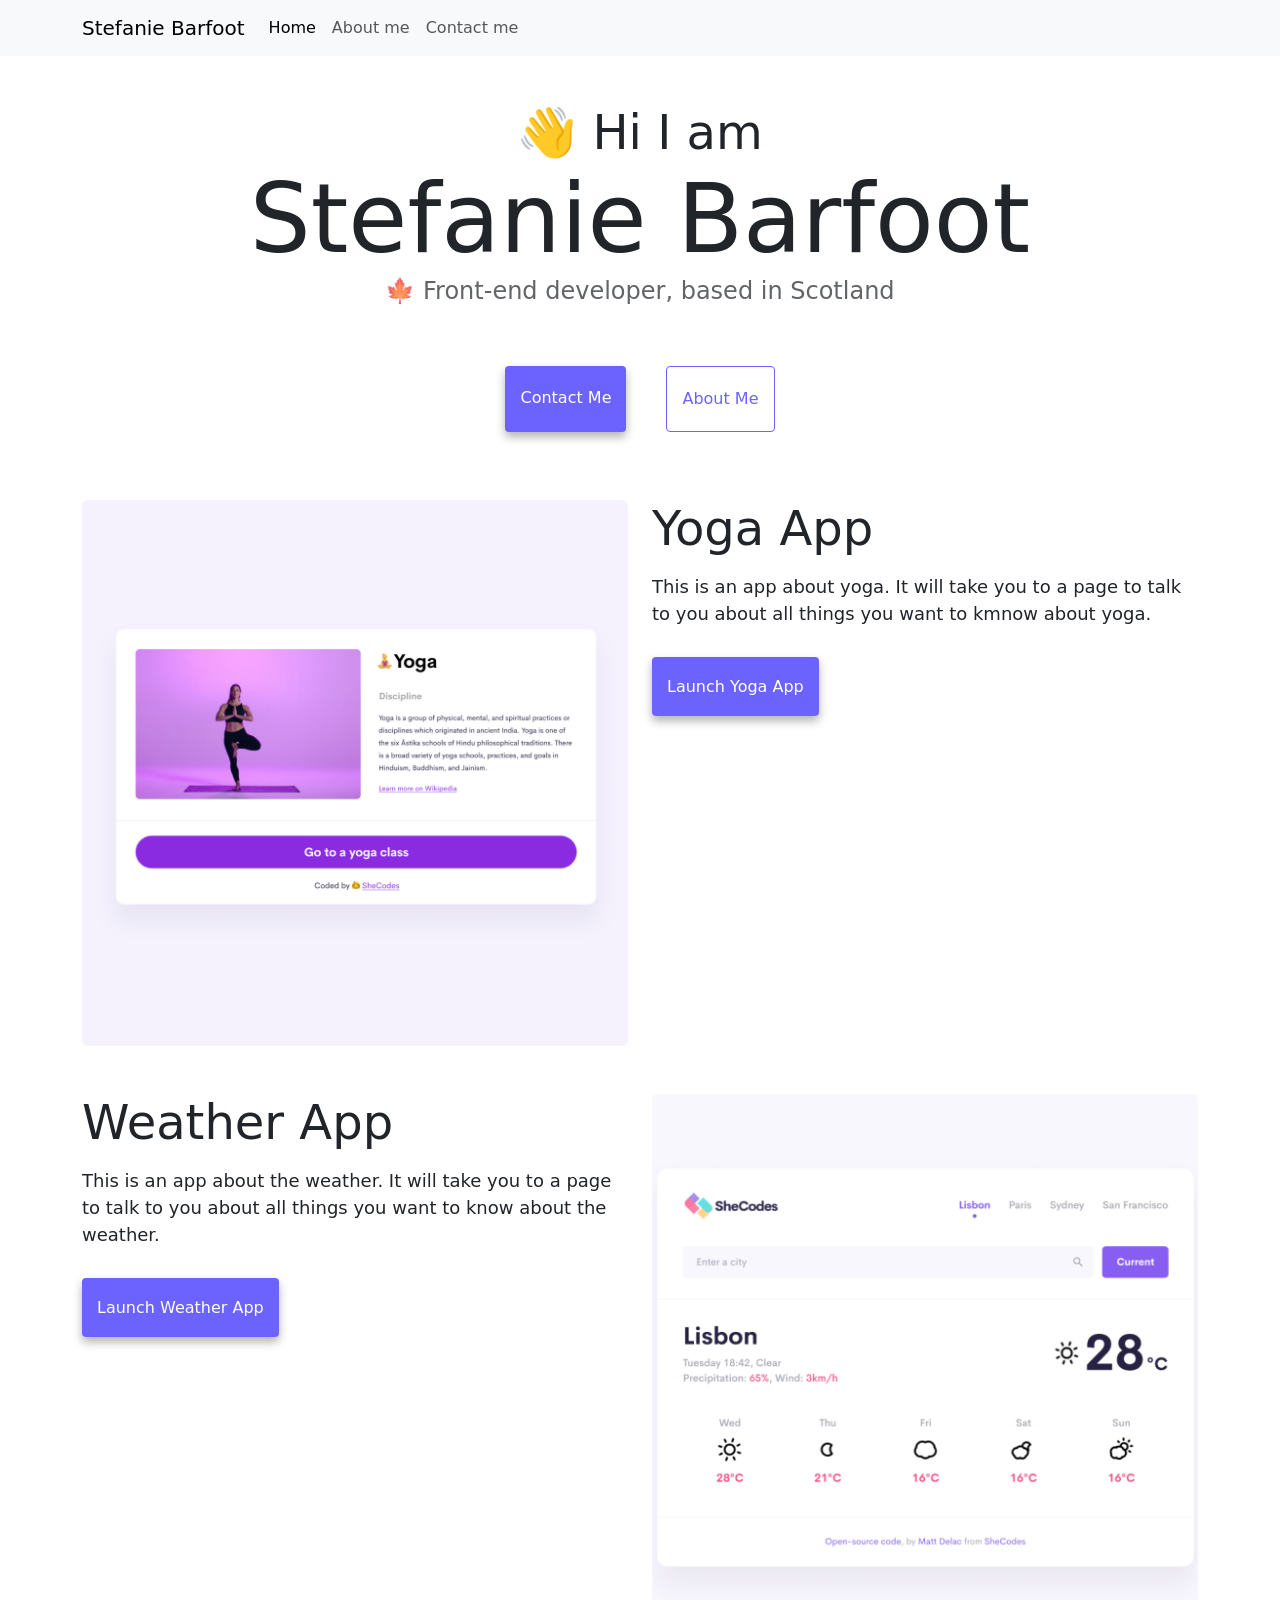
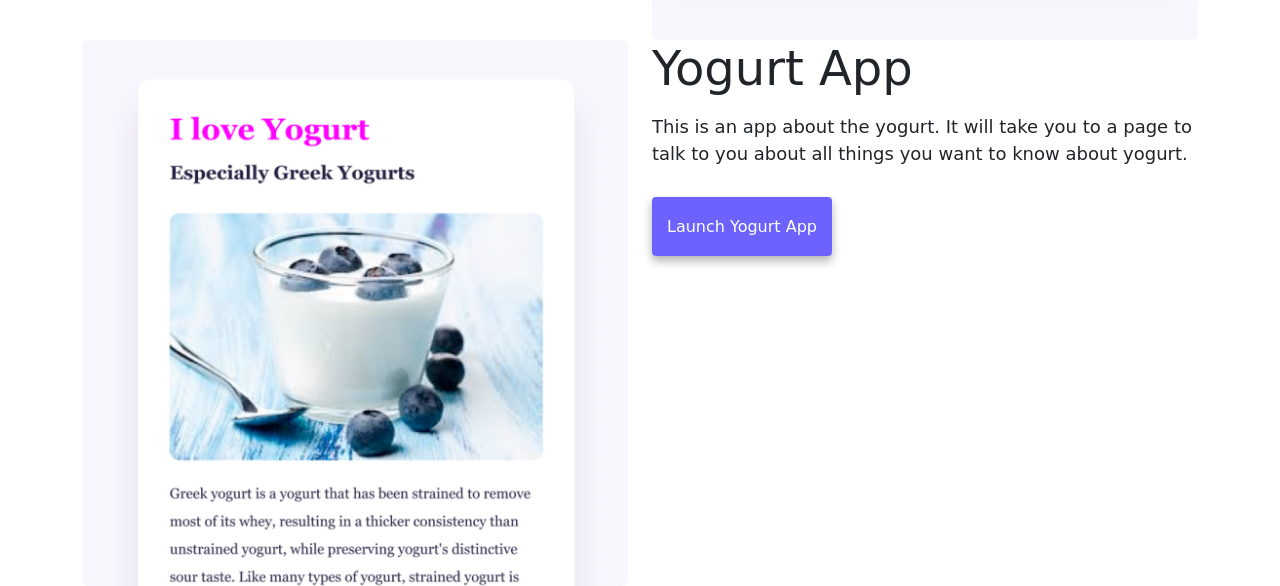
==== index.html @ ee26c42b "uploaded project" ====
<!DOCTYPE html>
<html lang="en">
  <head>
    <meta charset="UTF-8" />
    <meta http-equiv="X-UA-Compatible" content="IE=edge" />
    <meta name="viewport" content="width=device-width, initial-scale=1.0" />
    <link
      href="https://cdn.jsdelivr.net/npm/bootstrap@5.0.0-beta2/dist/css/bootstrap.min.css"
      rel="stylesheet"
      integrity="sha384-BmbxuPwQa2lc/FVzBcNJ7UAyJxM6wuqIj61tLrc4wSX0szH/Ev+nYRRuWlolflfl"
      crossorigin="anonymous"
    />
    <script
      src="https://cdn.jsdelivr.net/npm/bootstrap@5.0.0-beta2/dist/js/bootstrap.bundle.min.js"
      integrity="sha384-b5kHyXgcpbZJO/tY9Ul7kGkf1S0CWuKcCD38l8YkeH8z8QjE0GmW1gYU5S9FOnJ0"
      crossorigin="anonymous"
    ></script>
    <title>Stefanie Barfoot</title>
    <link rel="stylesheet" href="style.css" />
  </head>
  <body>
    <nav class="navbar navbar-expand-lg navbar-light bg-light sticky-top">
      <div class="container">
        <a class="navbar-brand" href="index.html">Stefanie Barfoot</a>
        <button
          class="navbar-toggler"
          type="button"
          data-bs-toggle="collapse"
          data-bs-target="#navbarNav"
          aria-controls="navbarNav"
          aria-expanded="false"
          aria-label="Toggle navigation"
        >
          <span class="navbar-toggler-icon"></span>
        </button>
        <div class="collapse navbar-collapse" id="navbarNav">
          <ul class="navbar-nav">
            <li class="nav-item">
              <a class="nav-link active" aria-current="page" href="index.html"
                >Home</a
              >
            </li>
            <li class="nav-item">
              <a class="nav-link" href="about.html">About me</a>
            </li>
            <li class="nav-item">
              <a class="nav-link" href="about.html#contact">Contact me</a>
            </li>
          </ul>
        </div>
      </div>
    </nav>
    <h2 class="text-center mt-5">👋 Hi I am</h2>
    <h1 class="text-center">Stefanie Barfoot</h1>
    <h3 class="text-center">🍁 Front-end developer, based in Scotland</h3>
    <div class="navigation-links mb-5">
      <a href="about.html#contact" class="primary-link">Contact me</a>
      <a href="about.html" class="secondary-link">About me</a>
    </div>
    <div class="container">
      <div class="row">
        <div class="col-6">
          <img src="images/yoga.png" class="img-fluid rounded" />
        </div>
        <div class="col-6">
          <h2 class="mb-3">Yoga App</h2>
          <p>
            This is an app about yoga. It will take you to a page to talk to you
            about all things you want to kmnow about yoga.
          </p>
          <div class="mt-5">
            <a href="#" class="primary-link">Launch Yoga App</a>
          </div>
        </div>
      </div>
      <div class="row mt-5">
        <div class="col-6">
          <h2 class="mb-3">Weather App</h2>
          <p>
            This is an app about the weather. It will take you to a page to talk
            to you about all things you want to know about the weather.
          </p>

          <div class="mt-5">
            <a href="#" class="primary-link">Launch Weather App</a>
          </div>
        </div>
        <div class="col-6">
          <img src="images/weather.png" class="img-fluid rounded" />
        </div>
      </div>
      <div class="row">
        <div class="col-6">
          <img src="images/yogurt.png" class="img-fluid rounded" />
        </div>
        <div class="col-6">
          <h2 class="mb-3">Yogurt App</h2>
          <p>
            This is an app about the yogurt. It will take you to a page to talk
            to you about all things you want to know about yogurt.
          </p>
          <div class="mt-5">
            <a href="#" class="primary-link">Launch Yogurt App</a>
          </div>
        </div>
      </div>
    </div>
  </body>
</html>
---- style.css ----
:root {
  --primary-color: #6c63ff;
  --secondary-color: #f5f2fe;
  --box-shadow: 0 5px 10px rgba(0, 0, 0, 0.3);
}

h1,
h2,
h3 {
  margin: 0;
}

h1 {
  font-size: 96px;
}

h2 {
  font-size: 48px;
}

h3 {
  font-size: 24px;
  opacity: 0.7;
}

p {
  font-size: 18px;
  line-height: 1.5;
}

.navigation-links {
  display: flex;
  margin-top: 40px;
  justify-content: center;
}

.navigation-links a {
  margin: 20px;
}

.primary-link {
  background: var(--primary-color);
  box-shadow: var(--box-shadow);
  color: white;
  border-radius: 4px;
  padding: 20px 15px;
  text-decoration: none;
  text-transform: capitalize;
}

.secondary-link {
  color: var(--primary-color);
  border: 1px solid var(--primary-color);
  border-radius: 4px;
  padding: 20px 15px;
  text-decoration: none;
  text-transform: capitalize;
}

.homepage-link {
  color: var(--primary-color);
  text-align: center;
  display: block;
}

.about-paragraphs {
  margin: 30px 0;
}

.about-paragraphs p {
  margin: 10px;
}

.email-link {
  display: flex;
  justify-content: center;
  color: var(--primary-color);
  font-size: 28px;
  text-decoration: none;
}

.email-link:hover {
  text-decoration: underline;
}
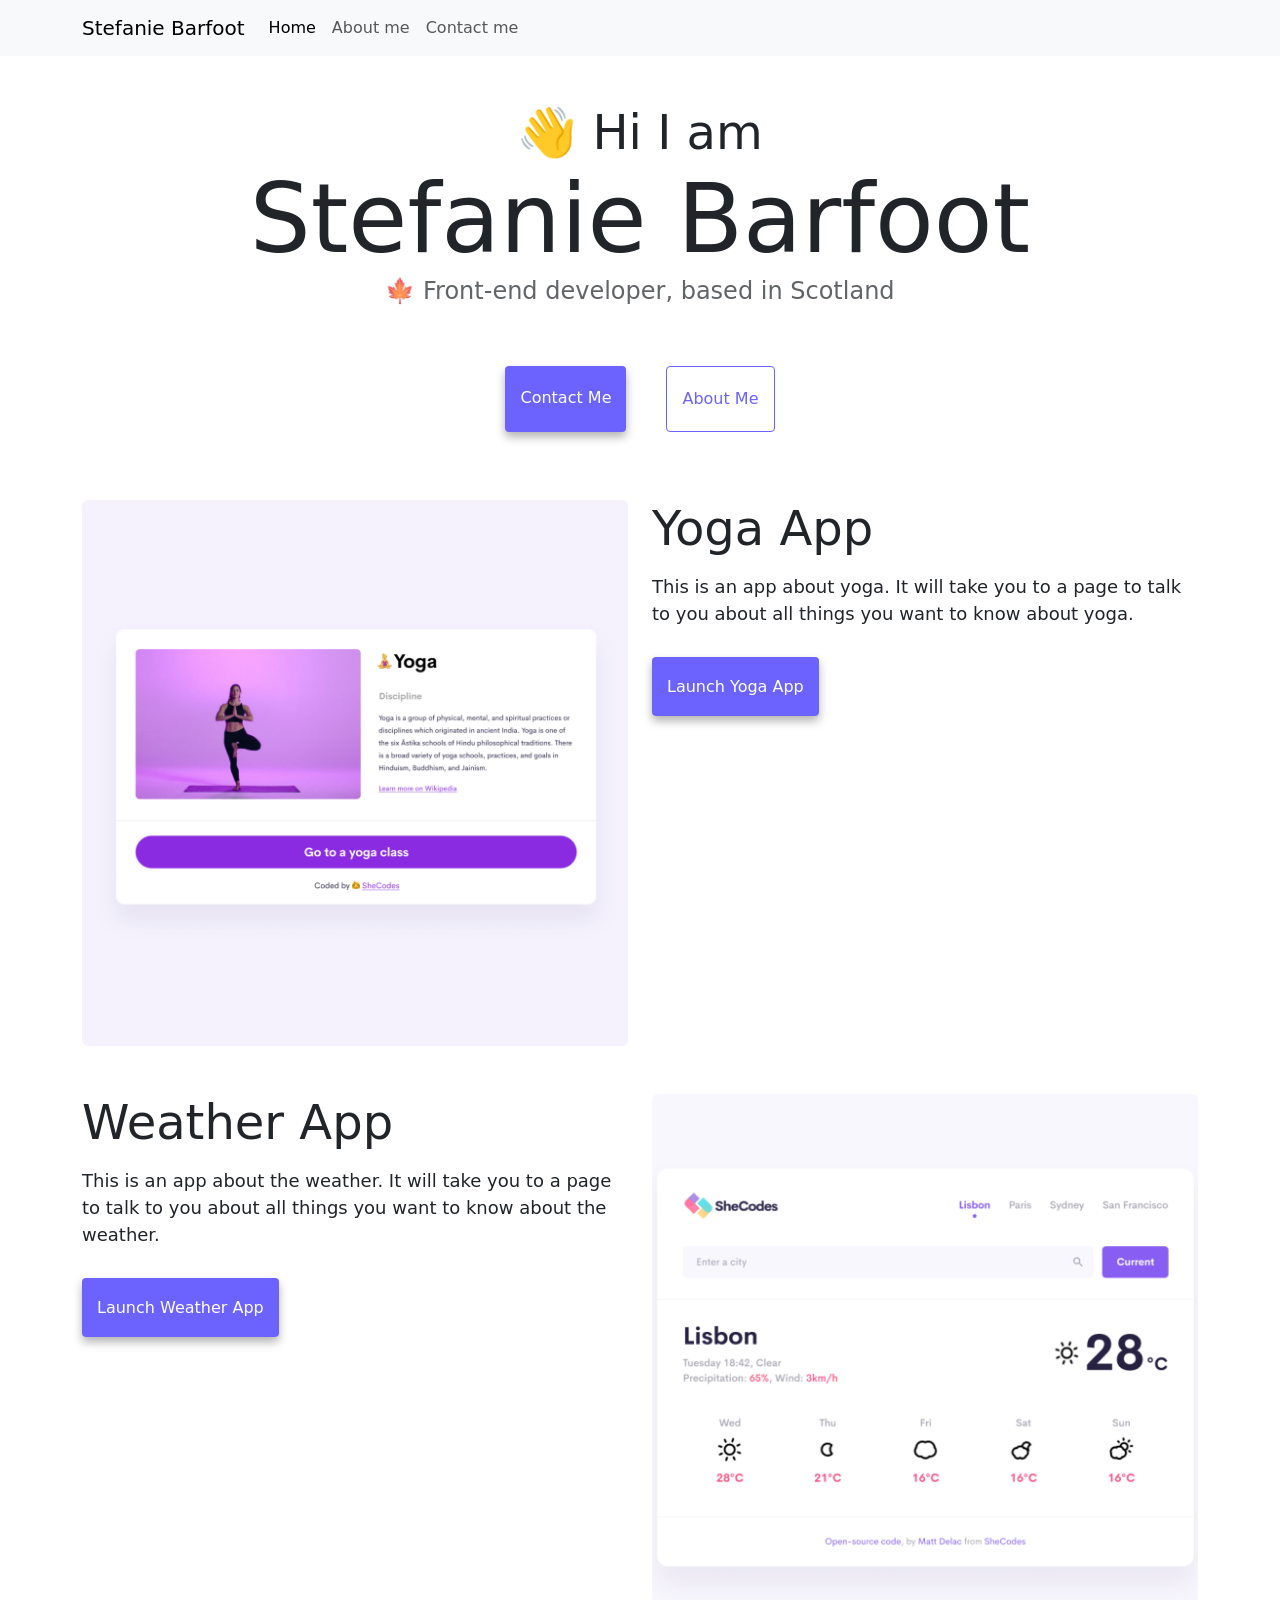
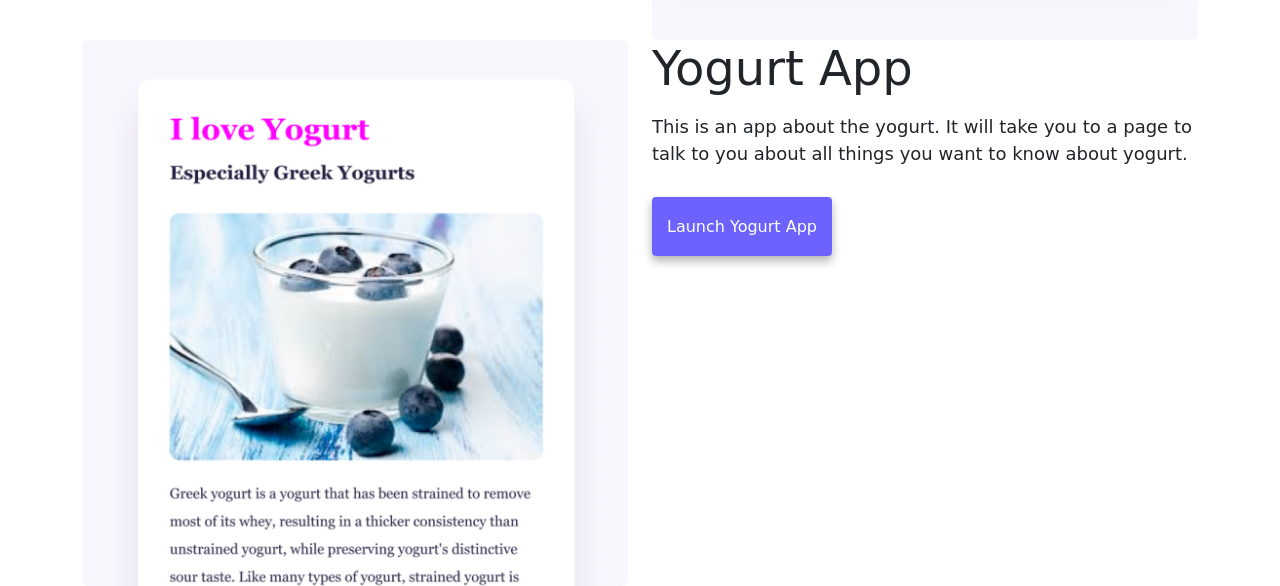
==== commit cd579660: "Made website SEO friendly" ====
--- a/index.html
+++ b/index.html
@@ -1,9 +1,13 @@
-<!DOCTYPE html>
+<!doctype html>
 <html lang="en">
   <head>
     <meta charset="UTF-8" />
     <meta http-equiv="X-UA-Compatible" content="IE=edge" />
     <meta name="viewport" content="width=device-width, initial-scale=1.0" />
+    <meta
+      name="description"
+      content="About Stefanie Barfoot, a front-end developer from Ontario, Canada."
+    />
     <link
       href="https://cdn.jsdelivr.net/npm/bootstrap@5.0.0-beta2/dist/css/bootstrap.min.css"
       rel="stylesheet"
@@ -15,7 +19,7 @@
       integrity="sha384-b5kHyXgcpbZJO/tY9Ul7kGkf1S0CWuKcCD38l8YkeH8z8QjE0GmW1gYU5S9FOnJ0"
       crossorigin="anonymous"
     ></script>
-    <title>Stefanie Barfoot</title>
+    <title>Front-end Developer Stefanie Barfoot</title>
     <link rel="stylesheet" href="style.css" />
   </head>
   <body>
@@ -36,15 +40,29 @@
         <div class="collapse navbar-collapse" id="navbarNav">
           <ul class="navbar-nav">
             <li class="nav-item">
-              <a class="nav-link active" aria-current="page" href="index.html"
+              <a
+                class="nav-link active"
+                aria-current="page"
+                href="index.html"
+                title="Homepage"
                 >Home</a
               >
             </li>
             <li class="nav-item">
-              <a class="nav-link" href="about.html">About me</a>
+              <a
+                class="nav-link"
+                href="about.html"
+                title="About Stefanie Barfoot"
+                >About me</a
+              >
             </li>
             <li class="nav-item">
-              <a class="nav-link" href="about.html#contact">Contact me</a>
+              <a
+                class="nav-link"
+                href="about.html#contact"
+                title="Contact Stefanie Barfoot"
+                >Contact me</a
+              >
             </li>
           </ul>
         </div>
@@ -54,22 +72,31 @@
     <h1 class="text-center">Stefanie Barfoot</h1>
     <h3 class="text-center">🍁 Front-end developer, based in Scotland</h3>
     <div class="navigation-links mb-5">
-      <a href="about.html#contact" class="primary-link">Contact me</a>
-      <a href="about.html" class="secondary-link">About me</a>
+      <a
+        href="about.html#contact"
+        class="primary-link"
+        title="Contact Stefanie Barfoot"
+        >Contact me</a
+      >
+      <a href="about.html" class="secondary-link" title="About Stefanie Barfoot"
+        >About me</a
+      >
     </div>
     <div class="container">
       <div class="row">
         <div class="col-6">
-          <img src="images/yoga.png" class="img-fluid rounded" />
+          <img src="images/yoga.png" alt="Yoga App" class="img-fluid rounded" />
         </div>
         <div class="col-6">
           <h2 class="mb-3">Yoga App</h2>
           <p>
             This is an app about yoga. It will take you to a page to talk to you
-            about all things you want to kmnow about yoga.
+            about all things you want to know about yoga.
           </p>
           <div class="mt-5">
-            <a href="#" class="primary-link">Launch Yoga App</a>
+            <a href="#" alt="Yoga App Button" class="primary-link"
+              >Launch Yoga App</a
+            >
           </div>
         </div>
       </div>
@@ -82,16 +109,26 @@
           </p>
 
           <div class="mt-5">
-            <a href="#" class="primary-link">Launch Weather App</a>
+            <a href="#" alt="Weather App Button" class="primary-link"
+              >Launch Weather App</a
+            >
           </div>
         </div>
         <div class="col-6">
-          <img src="images/weather.png" class="img-fluid rounded" />
+          <img
+            src="images/weather.png"
+            alt="Weather App"
+            class="img-fluid rounded"
+          />
         </div>
       </div>
       <div class="row">
         <div class="col-6">
-          <img src="images/yogurt.png" class="img-fluid rounded" />
+          <img
+            src="images/yogurt.png"
+            alt="Yogurt App"
+            class="img-fluid rounded"
+          />
         </div>
         <div class="col-6">
           <h2 class="mb-3">Yogurt App</h2>
@@ -100,7 +137,9 @@
             to you about all things you want to know about yogurt.
           </p>
           <div class="mt-5">
-            <a href="#" class="primary-link">Launch Yogurt App</a>
+            <a href="#" alt="Yogurt App Button" class="primary-link"
+              >Launch Yogurt App</a
+            >
           </div>
         </div>
       </div>
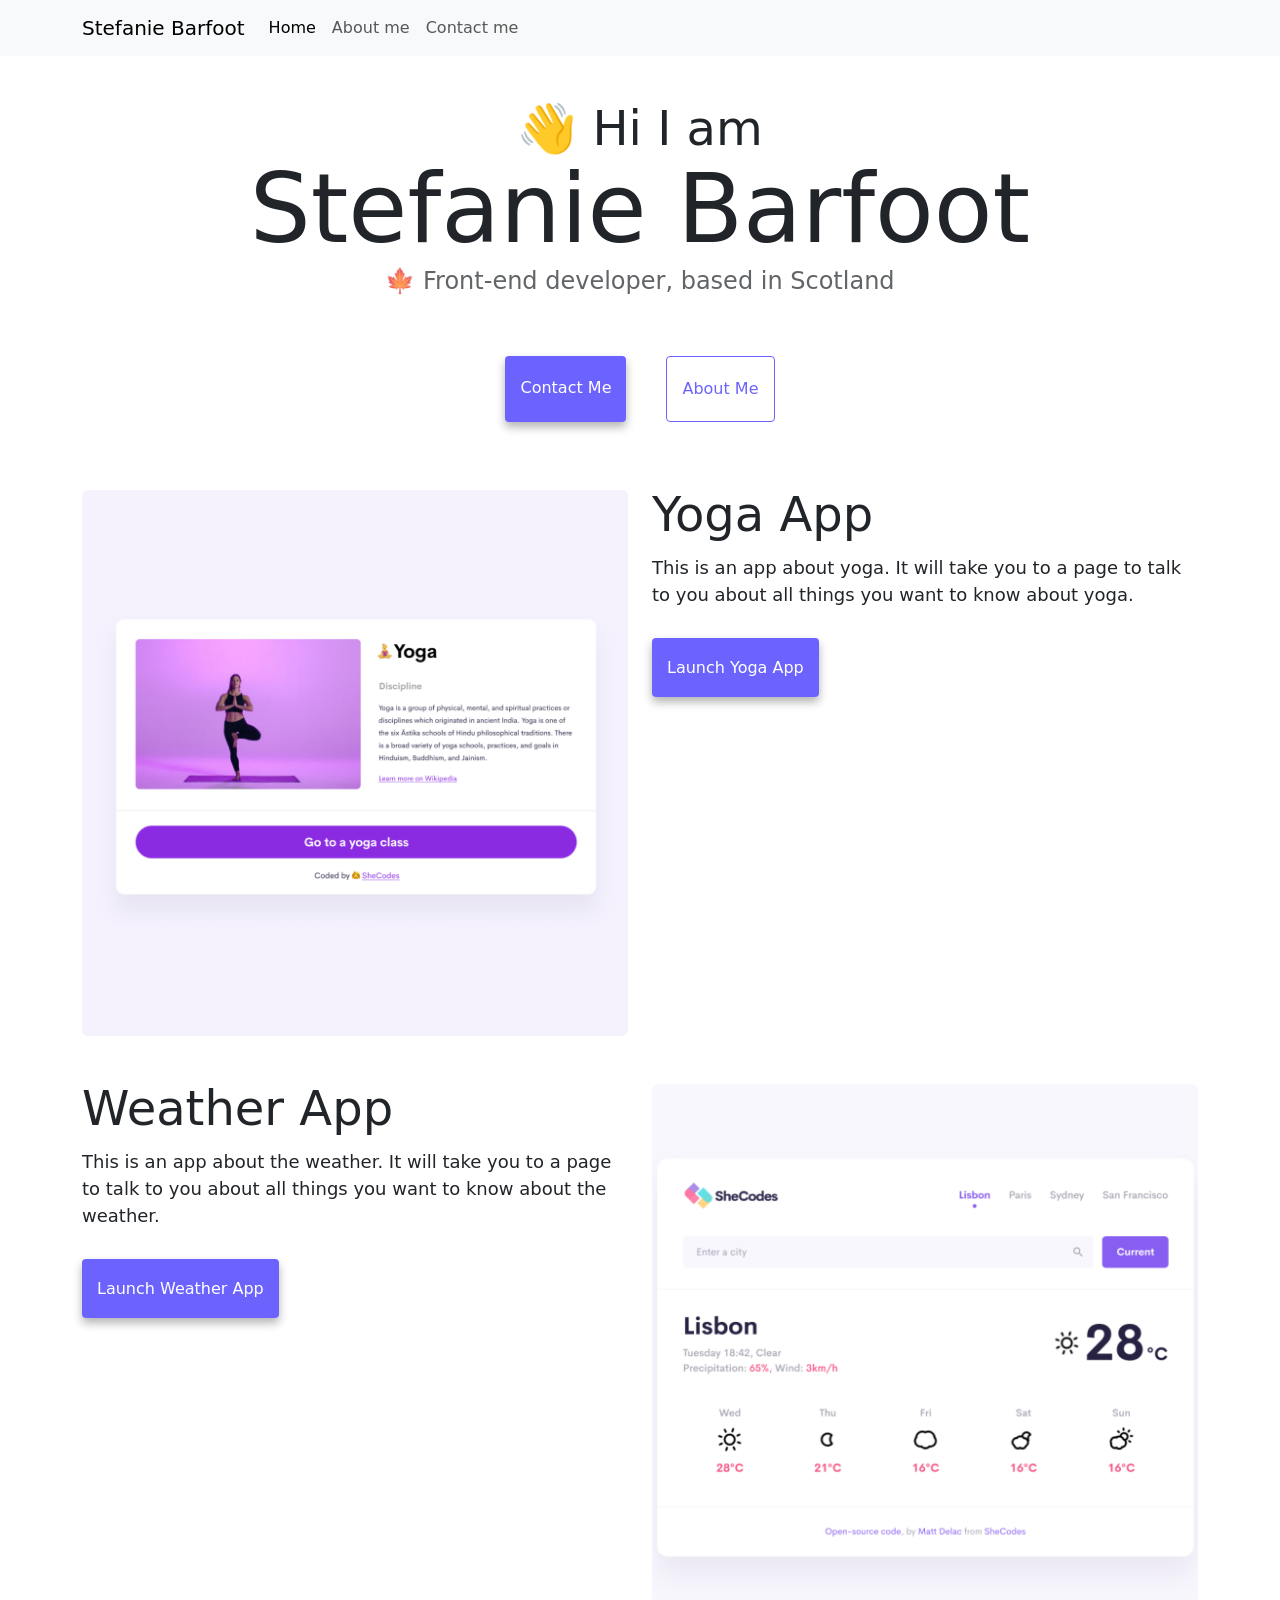
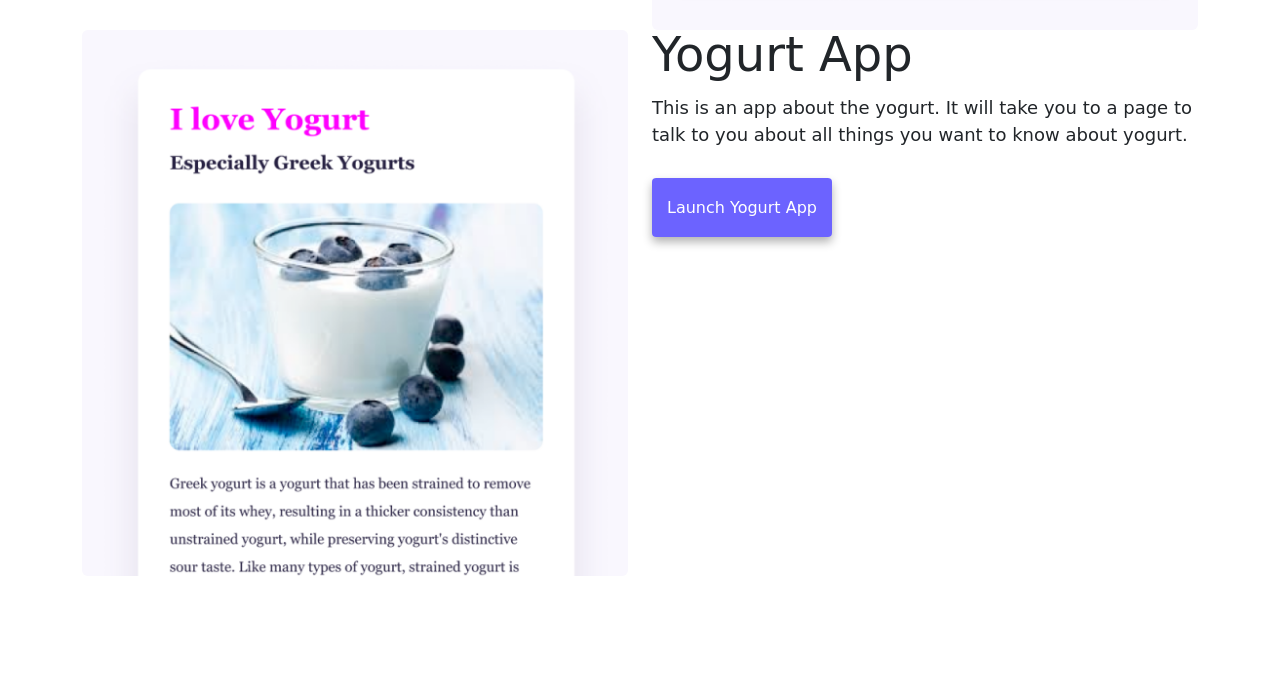
==== commit 2922a0f2: "made website responsive" ====
--- a/index.html
+++ b/index.html
@@ -84,24 +84,28 @@
     </div>
     <div class="container">
       <div class="row">
-        <div class="col-6">
-          <img src="images/yoga.png" alt="Yoga App" class="img-fluid rounded" />
+        <div class="col-sm-6">
+          <img
+            src="images/yoga.png"
+            alt="Yoga App"
+            class="img-fluid rounded d-none d-sm-block"
+          />
         </div>
-        <div class="col-6">
+        <div class="col-sm-6">
           <h2 class="mb-3">Yoga App</h2>
           <p>
             This is an app about yoga. It will take you to a page to talk to you
             about all things you want to know about yoga.
           </p>
           <div class="mt-5">
-            <a href="#" alt="Yoga App Button" class="primary-link"
+            <a href="#" alt="Yoga App Button" class="primary-link project-link"
               >Launch Yoga App</a
             >
           </div>
         </div>
       </div>
       <div class="row mt-5">
-        <div class="col-6">
+        <div class="col-sm-6">
           <h2 class="mb-3">Weather App</h2>
           <p>
             This is an app about the weather. It will take you to a page to talk
@@ -109,35 +113,41 @@
           </p>
 
           <div class="mt-5">
-            <a href="#" alt="Weather App Button" class="primary-link"
+            <a
+              href="#"
+              alt="Weather App Button"
+              class="primary-link project-link"
               >Launch Weather App</a
             >
           </div>
         </div>
-        <div class="col-6">
+        <div class="col-sm-6">
           <img
             src="images/weather.png"
             alt="Weather App"
-            class="img-fluid rounded"
+            class="img-fluid rounded d-none d-sm-block"
           />
         </div>
       </div>
       <div class="row">
-        <div class="col-6">
+        <div class="col-sm-6">
           <img
             src="images/yogurt.png"
             alt="Yogurt App"
-            class="img-fluid rounded"
+            class="img-fluid rounded d-none d-sm-block"
           />
         </div>
-        <div class="col-6">
+        <div class="col-sm-6">
           <h2 class="mb-3">Yogurt App</h2>
           <p>
             This is an app about the yogurt. It will take you to a page to talk
             to you about all things you want to know about yogurt.
           </p>
           <div class="mt-5">
-            <a href="#" alt="Yogurt App Button" class="primary-link"
+            <a
+              href="#"
+              alt="Yogurt App Button"
+              class="primary-link project-link"
               >Launch Yogurt App</a
             >
           </div>
--- a/style.css
+++ b/style.css
@@ -3,7 +3,9 @@
   --secondary-color: #f5f2fe;
   --box-shadow: 0 5px 10px rgba(0, 0, 0, 0.3);
 }
-
+body {
+  margin-bottom: 100px;
+}
 h1,
 h2,
 h3 {
@@ -16,6 +18,7 @@
 
 h2 {
   font-size: 48px;
+  line-height: 1;
 }
 
 h3 {
@@ -82,3 +85,21 @@
 .email-link:hover {
   text-decoration: underline;
 }
+@media (max-width: 900px) {
+  h1 {
+    font-size: 48px;
+  }
+  h2 {
+    font-size: 36px;
+    text-align: center;
+    margin-top: 40px;
+  }
+  p {
+    text-align: center;
+  }
+  .project-link {
+    display: block;
+    text-align: center;
+    margin: 0 20px;
+  }
+}
